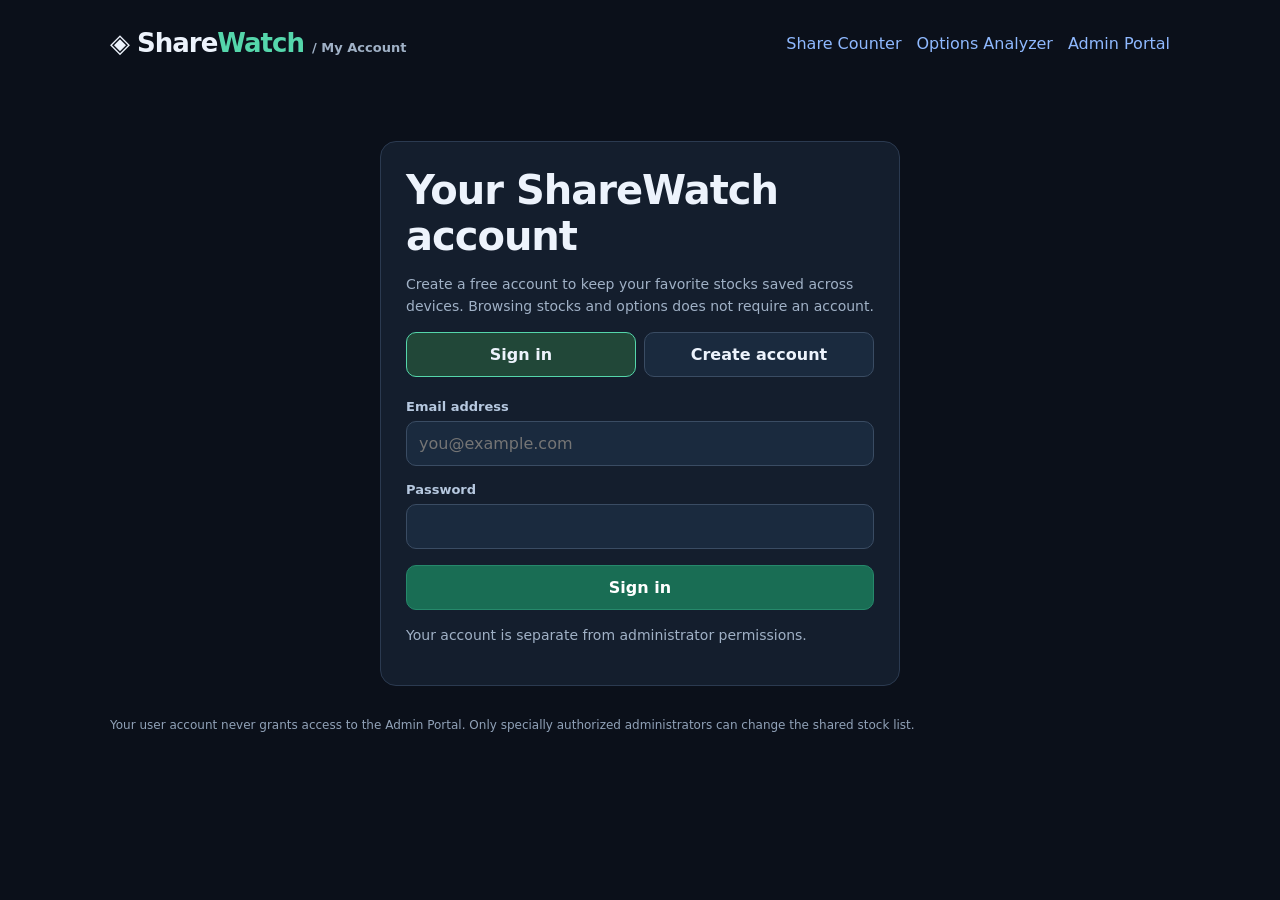
==== account.html @ ceda3813 "Add responsive regular user sign-in and favorites page" ====
<!doctype html>
<html lang="en"><head><meta charset="utf-8"><meta name="viewport" content="width=device-width,initial-scale=1">
<title>My Account & Favorites · ShareWatch</title>
<style>
:root{font-family:Inter,system-ui,-apple-system,sans-serif;background:#0b101a;color:#edf3fc}*{box-sizing:border-box}
body{margin:0}main{max-width:1100px;margin:0 auto;padding:28px 20px}
header{display:flex;justify-content:space-between;align-items:center;gap:16px;flex-wrap:wrap;margin-bottom:30px}
.brand{font-size:26px;font-weight:850;letter-spacing:-1px}.brand span{color:#55d6ab}nav{display:flex;gap:15px;flex-wrap:wrap}a{color:#8fb9ff;text-decoration:none}a:hover{text-decoration:underline}
h1{font-size:clamp(26px,5vw,40px);letter-spacing:-1px;margin:0 0 10px}h2{font-size:19px;margin:0 0 12px}
.muted{color:#a0b1c6}.sub{font-size:14px;line-height:1.6;max-width:680px}
.panel{background:#141e2d;border:1px solid #2b3a50;border-radius:16px;padding:25px;margin-top:18px}
.auth{max-width:520px;margin:30px auto}label{display:block;font-size:13px;margin-bottom:7px;color:#b6c8df;font-weight:650}
input,select,button{font:inherit;border:1px solid #3a4c63;border-radius:10px;background:#1a2a3e;color:#edf3fc;padding:12px}
input,select{width:100%}input:focus-visible,select:focus-visible,button:focus-visible{outline:2px solid #55d6ab;outline-offset:2px}
.field{margin-bottom:16px}button{cursor:pointer;font-weight:700}button:hover{background:#28405a}
button:disabled{opacity:.55;cursor:wait}.primary{background:#196d54;border-color:#26896b;color:#fff}.primary:hover{background:#237e64}
.switch{display:grid;grid-template-columns:1fr 1fr;gap:8px;margin-bottom:22px}.switch button[aria-pressed="true"]{border-color:#55d6ab;background:#214738}
#notice{min-height:23px;line-height:1.55;margin:12px 0;color:#6fe4b8}#notice.error{color:#ff9caa}
.topline{display:flex;justify-content:space-between;align-items:center;gap:18px;flex-wrap:wrap}
.badge{display:inline-block;padding:6px 10px;background:#244034;border-radius:20px;color:#76e9bc;font-size:12px;font-weight:700}
.toolbar{display:flex;align-items:center;gap:12px;flex-wrap:wrap;margin:18px 0}.toolbar input{flex:1;min-width:180px}.toolbar select{width:auto;min-width:170px}
.tablewrap{overflow-x:auto;border:1px solid #2b3a50;border-radius:10px}
table{width:100%;border-collapse:collapse;min-width:490px}th,td{text-align:left;padding:13px;border-bottom:1px solid #293b51}th{font-size:12px;text-transform:uppercase;color:#a5b6ce}tr:last-child td{border-bottom:0}
.ticker{font-weight:800;color:#eaf5ff}.star{padding:7px 12px;min-width:116px}.star.saved{background:#3c3321;border-color:#d7ac4c;color:#f8d78a}
.empty{padding:18px;color:#a6b8cf}footer{font-size:12px;color:#91a2b8;line-height:1.65;margin-top:22px}
[hidden]{display:none!important}
@media(max-width:650px){main{padding:15px}.panel{padding:16px}.toolbar select{width:100%}}
</style></head><body><main>
<header><div class="brand">◈ Share<span>Watch</span> <small class="muted" style="font-size:13px;letter-spacing:0">/ My Account</small></div>
<nav><a href="./index.html">Share Counter</a><a href="./options.html">Options Analyzer</a><a href="./admin.html">Admin Portal</a></nav></header>
<div id="notice" role="status" aria-live="polite"></div>
<section id="authPanel" class="panel auth">
<h1>Your ShareWatch account</h1><p class="muted sub">Create a free account to keep your favorite stocks saved across devices. Browsing stocks and options does not require an account.</p>
<div class="switch" role="group" aria-label="Account access"><button id="tabSignin" type="button" aria-pressed="true">Sign in</button><button id="tabSignup" type="button" aria-pressed="false">Create account</button></div>
<form id="authForm">
<div class="field"><label for="email">Email address</label><input type="email" id="email" autocomplete="email" placeholder="you@example.com" required maxlength="320"></div>
<div class="field"><label for="password">Password</label><input type="password" id="password" autocomplete="current-password" required minlength="6"></div>
<button class="primary" id="submitAuth" type="submit" style="width:100%">Sign in</button>
</form>
<p class="muted sub" id="verifyHint">Your account is separate from administrator permissions.</p>
</section>
<section id="accountPanel" hidden>
<div class="panel"><div class="topline"><div><h1>My favorite stocks</h1><p id="welcome" class="muted sub"></p></div><button id="signOut" type="button">Sign out</button></div>
<span id="favoriteCount" class="badge">0 favorites</span>
<div class="toolbar"><input id="stockSearch" type="search" placeholder="Search a ticker or company…" aria-label="Search stocks">
<select id="viewMode" aria-label="Show stocks"><option value="all">All tracked stocks</option><option value="saved">My favorites only</option></select></div>
<div class="tablewrap"><table><thead><tr><th>Stock</th><th>Company / fund</th><th>Favorite</th></tr></thead><tbody id="stockRows"><tr><td colspan="3" class="empty">Loading watchlist…</td></tr></tbody></table></div>
<p class="muted sub">Select a star to save or remove a stock. Favorites are private to your account and sync through Supabase. If a stock is removed from the shared watchlist, it will no longer appear here.</p>
</div></section>
<footer>Your user account never grants access to the Admin Portal. Only specially authorized administrators can change the shared stock list.</footer>
</main>
<script src="./user-favorites.js?v=20261031-users1"></script>
<script src="./account.js?v=20261031-users1"></script>
</body></html>
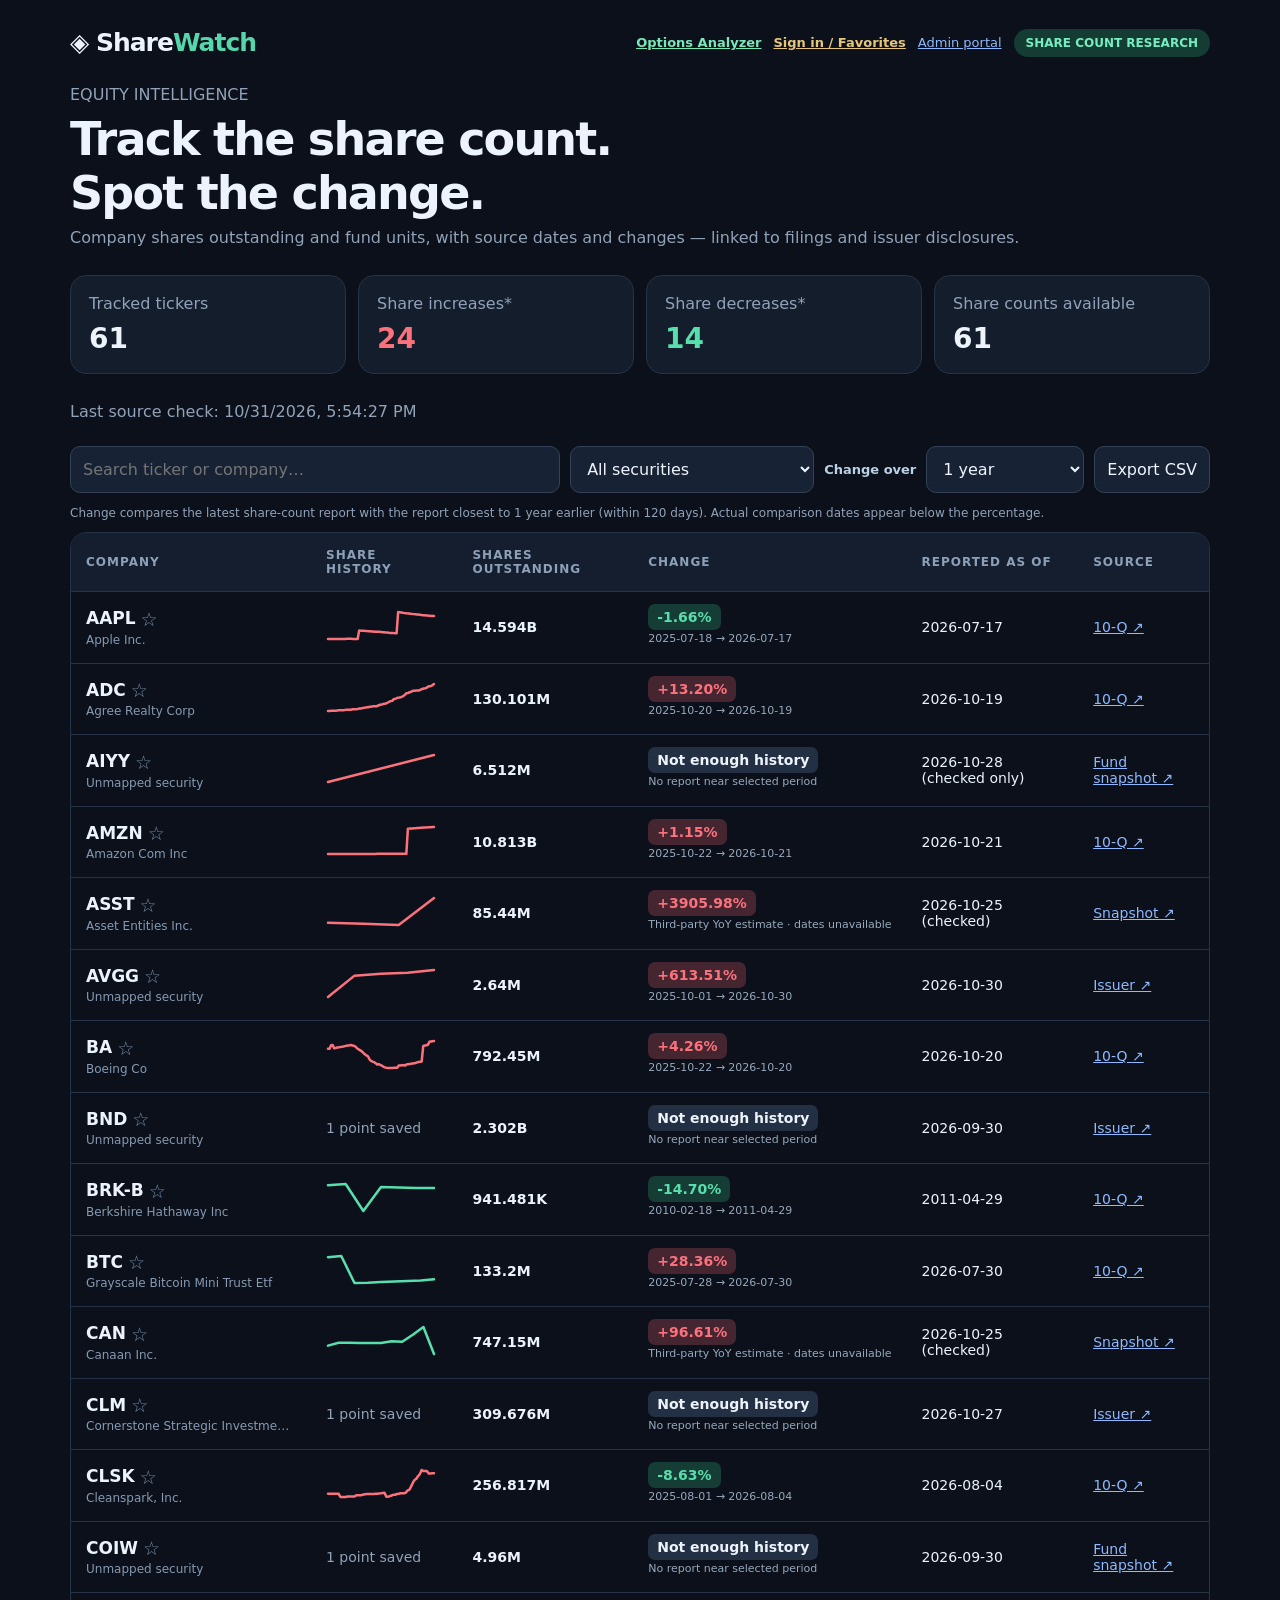
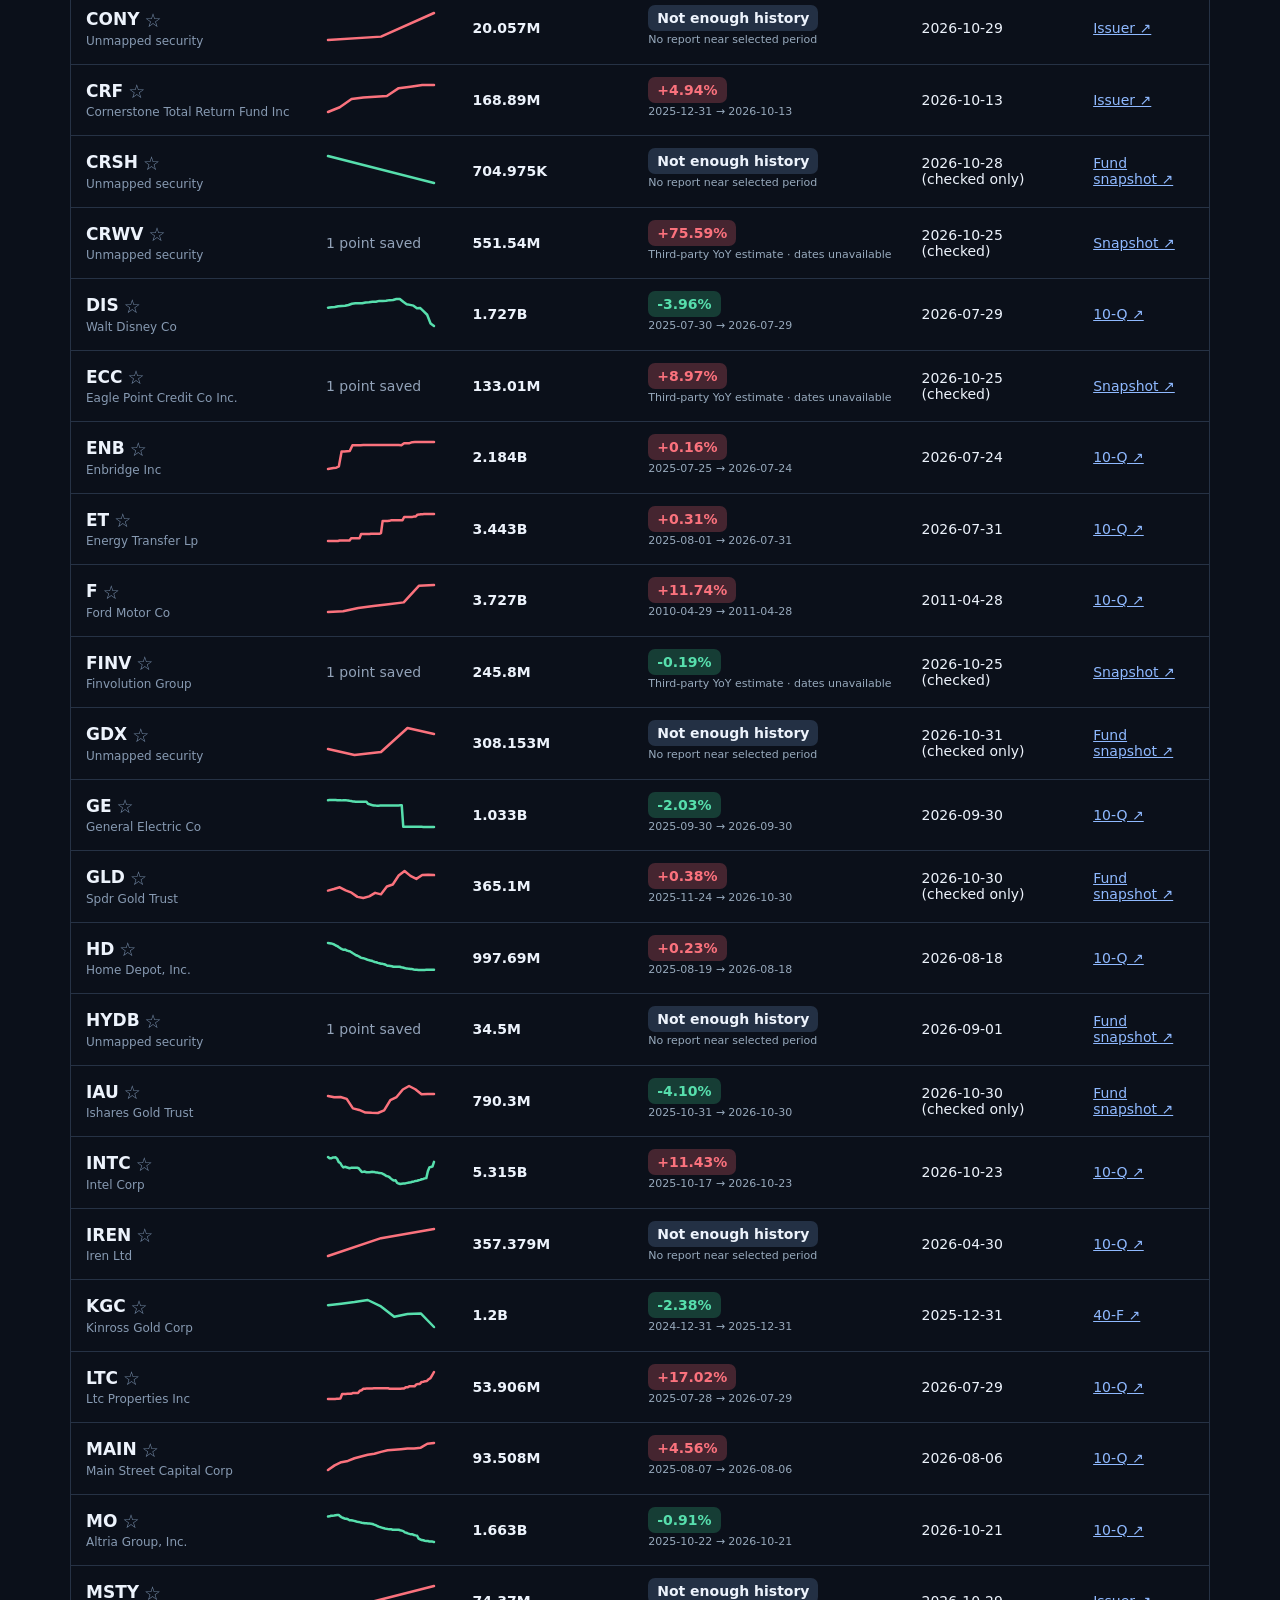
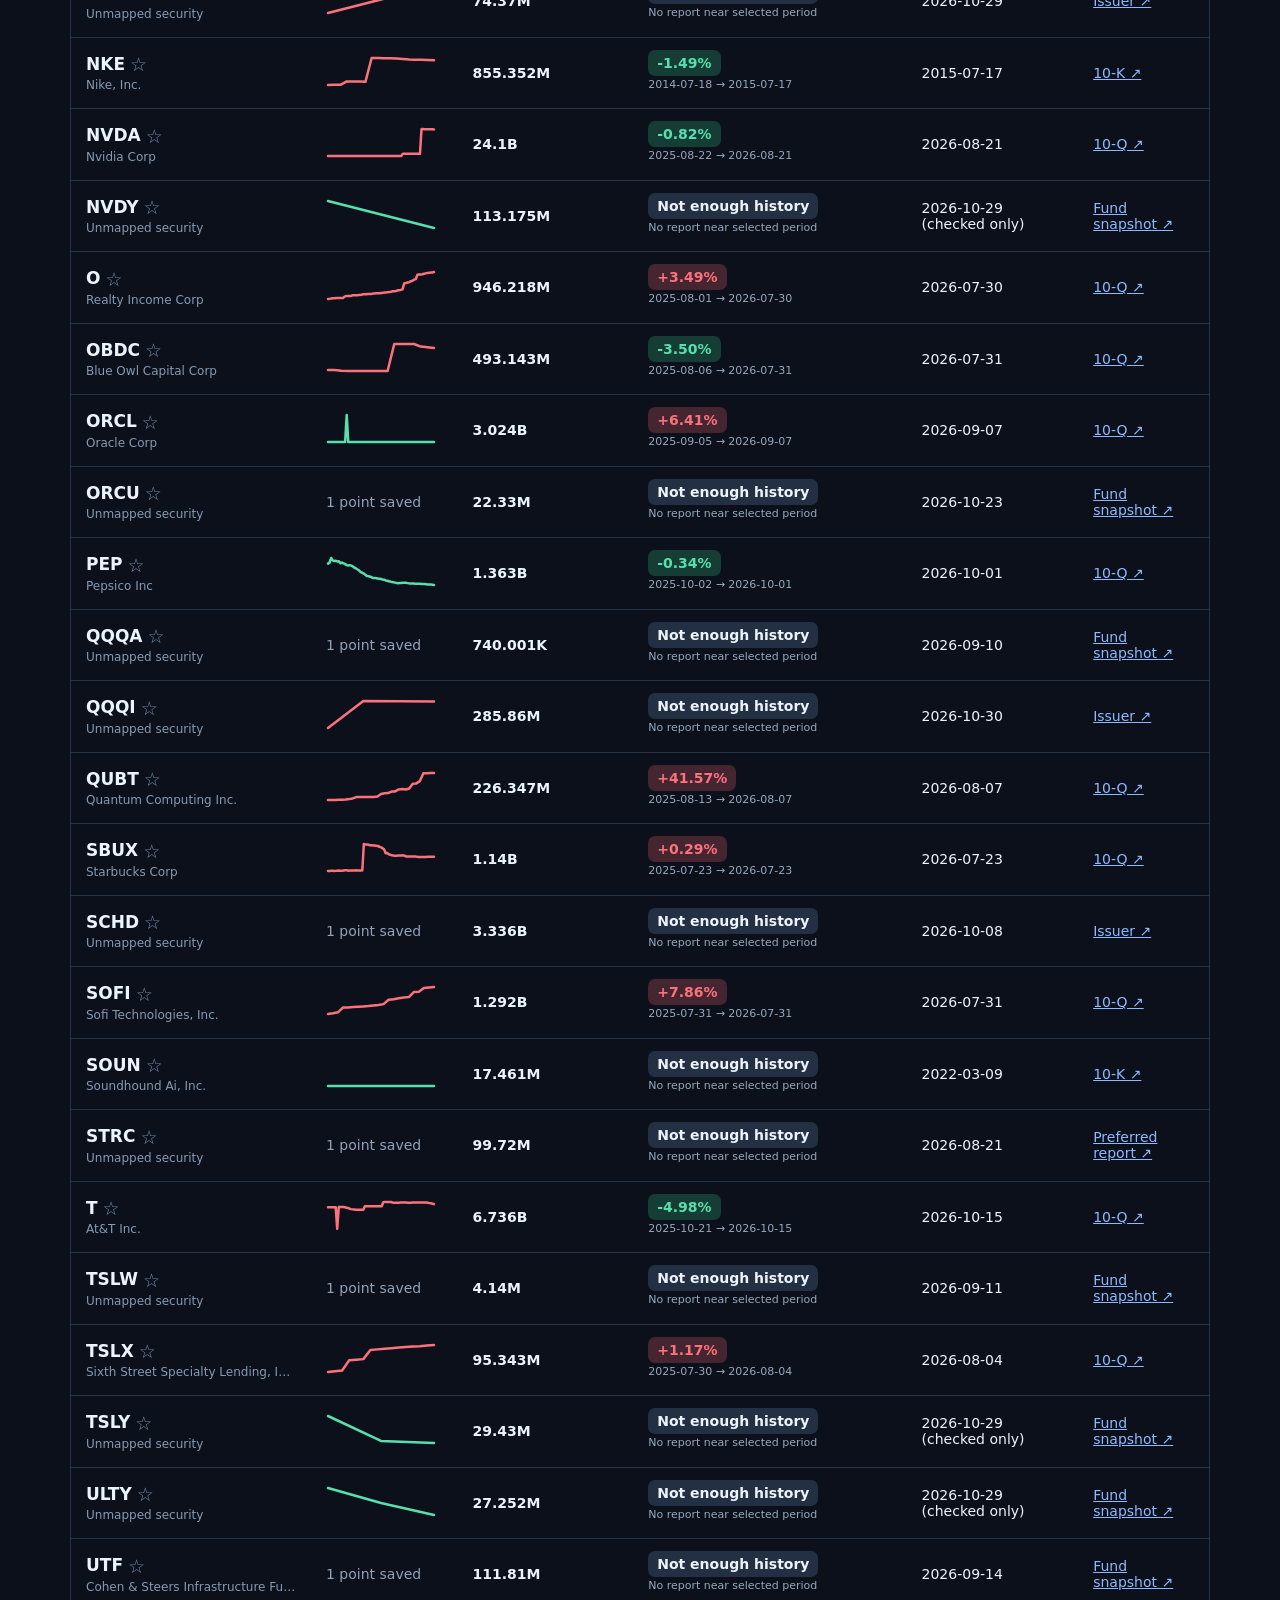
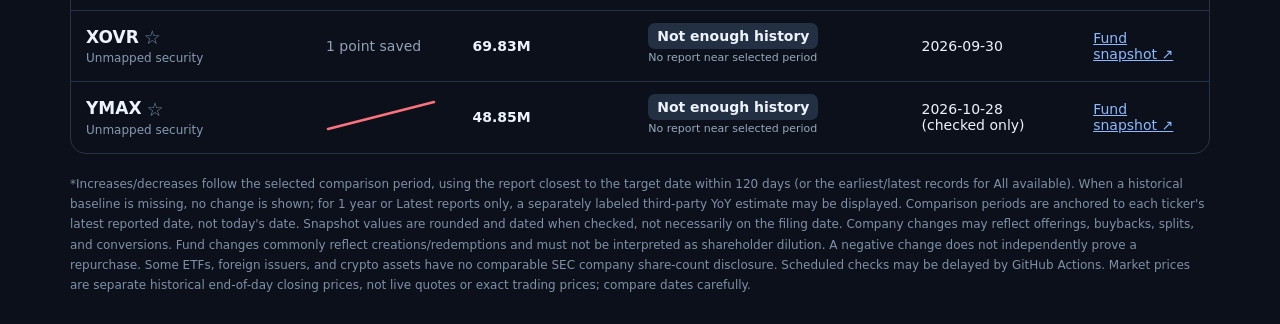
==== commit 72765fa5: "Redirect old account page to Share Counter; remove separate account screen" ====
--- a/account.html
+++ b/account.html
@@ -1,54 +1 @@
-<!doctype html>
-<html lang="en"><head><meta charset="utf-8"><meta name="viewport" content="width=device-width,initial-scale=1">
-<title>My Account & Favorites · ShareWatch</title>
-<style>
-:root{font-family:Inter,system-ui,-apple-system,sans-serif;background:#0b101a;color:#edf3fc}*{box-sizing:border-box}
-body{margin:0}main{max-width:1100px;margin:0 auto;padding:28px 20px}
-header{display:flex;justify-content:space-between;align-items:center;gap:16px;flex-wrap:wrap;margin-bottom:30px}
-.brand{font-size:26px;font-weight:850;letter-spacing:-1px}.brand span{color:#55d6ab}nav{display:flex;gap:15px;flex-wrap:wrap}a{color:#8fb9ff;text-decoration:none}a:hover{text-decoration:underline}
-h1{font-size:clamp(26px,5vw,40px);letter-spacing:-1px;margin:0 0 10px}h2{font-size:19px;margin:0 0 12px}
-.muted{color:#a0b1c6}.sub{font-size:14px;line-height:1.6;max-width:680px}
-.panel{background:#141e2d;border:1px solid #2b3a50;border-radius:16px;padding:25px;margin-top:18px}
-.auth{max-width:520px;margin:30px auto}label{display:block;font-size:13px;margin-bottom:7px;color:#b6c8df;font-weight:650}
-input,select,button{font:inherit;border:1px solid #3a4c63;border-radius:10px;background:#1a2a3e;color:#edf3fc;padding:12px}
-input,select{width:100%}input:focus-visible,select:focus-visible,button:focus-visible{outline:2px solid #55d6ab;outline-offset:2px}
-.field{margin-bottom:16px}button{cursor:pointer;font-weight:700}button:hover{background:#28405a}
-button:disabled{opacity:.55;cursor:wait}.primary{background:#196d54;border-color:#26896b;color:#fff}.primary:hover{background:#237e64}
-.switch{display:grid;grid-template-columns:1fr 1fr;gap:8px;margin-bottom:22px}.switch button[aria-pressed="true"]{border-color:#55d6ab;background:#214738}
-#notice{min-height:23px;line-height:1.55;margin:12px 0;color:#6fe4b8}#notice.error{color:#ff9caa}
-.topline{display:flex;justify-content:space-between;align-items:center;gap:18px;flex-wrap:wrap}
-.badge{display:inline-block;padding:6px 10px;background:#244034;border-radius:20px;color:#76e9bc;font-size:12px;font-weight:700}
-.toolbar{display:flex;align-items:center;gap:12px;flex-wrap:wrap;margin:18px 0}.toolbar input{flex:1;min-width:180px}.toolbar select{width:auto;min-width:170px}
-.tablewrap{overflow-x:auto;border:1px solid #2b3a50;border-radius:10px}
-table{width:100%;border-collapse:collapse;min-width:490px}th,td{text-align:left;padding:13px;border-bottom:1px solid #293b51}th{font-size:12px;text-transform:uppercase;color:#a5b6ce}tr:last-child td{border-bottom:0}
-.ticker{font-weight:800;color:#eaf5ff}.star{padding:7px 12px;min-width:116px}.star.saved{background:#3c3321;border-color:#d7ac4c;color:#f8d78a}
-.empty{padding:18px;color:#a6b8cf}footer{font-size:12px;color:#91a2b8;line-height:1.65;margin-top:22px}
-[hidden]{display:none!important}
-@media(max-width:650px){main{padding:15px}.panel{padding:16px}.toolbar select{width:100%}}
-</style></head><body><main>
-<header><div class="brand">◈ Share<span>Watch</span> <small class="muted" style="font-size:13px;letter-spacing:0">/ My Account</small></div>
-<nav><a href="./index.html">Share Counter</a><a href="./options.html">Options Analyzer</a><a href="./admin.html">Admin Portal</a></nav></header>
-<div id="notice" role="status" aria-live="polite"></div>
-<section id="authPanel" class="panel auth">
-<h1>Your ShareWatch account</h1><p class="muted sub">Create a free account to keep your favorite stocks saved across devices. Browsing stocks and options does not require an account.</p>
-<div class="switch" role="group" aria-label="Account access"><button id="tabSignin" type="button" aria-pressed="true">Sign in</button><button id="tabSignup" type="button" aria-pressed="false">Create account</button></div>
-<form id="authForm">
-<div class="field"><label for="email">Email address</label><input type="email" id="email" autocomplete="email" placeholder="you@example.com" required maxlength="320"></div>
-<div class="field"><label for="password">Password</label><input type="password" id="password" autocomplete="current-password" required minlength="6"></div>
-<button class="primary" id="submitAuth" type="submit" style="width:100%">Sign in</button>
-</form>
-<p class="muted sub" id="verifyHint">Your account is separate from administrator permissions.</p>
-</section>
-<section id="accountPanel" hidden>
-<div class="panel"><div class="topline"><div><h1>My favorite stocks</h1><p id="welcome" class="muted sub"></p></div><button id="signOut" type="button">Sign out</button></div>
-<span id="favoriteCount" class="badge">0 favorites</span>
-<div class="toolbar"><input id="stockSearch" type="search" placeholder="Search a ticker or company…" aria-label="Search stocks">
-<select id="viewMode" aria-label="Show stocks"><option value="all">All tracked stocks</option><option value="saved">My favorites only</option></select></div>
-<div class="tablewrap"><table><thead><tr><th>Stock</th><th>Company / fund</th><th>Favorite</th></tr></thead><tbody id="stockRows"><tr><td colspan="3" class="empty">Loading watchlist…</td></tr></tbody></table></div>
-<p class="muted sub">Select a star to save or remove a stock. Favorites are private to your account and sync through Supabase. If a stock is removed from the shared watchlist, it will no longer appear here.</p>
-</div></section>
-<footer>Your user account never grants access to the Admin Portal. Only specially authorized administrators can change the shared stock list.</footer>
-</main>
-<script src="./user-favorites.js?v=20261031-users1"></script>
-<script src="./account.js?v=20261031-users1"></script>
-</body></html>+<!doctype html><html lang="en"><head><meta charset="utf-8"><meta name="viewport" content="width=device-width,initial-scale=1"><title>ShareWatch · Redirecting to Share Counter</title><script>location.replace('./index.html'+location.search+location.hash);</script><meta http-equiv="refresh" content="0;url=./index.html"></head><body style="font-family:system-ui;background:#0b101a;color:#e9f3ff;padding:28px"><p>Accounts and favorites are now managed directly in the <a href="./index.html" style="color:#78e7bd">Share Counter</a>.</p></body></html>
